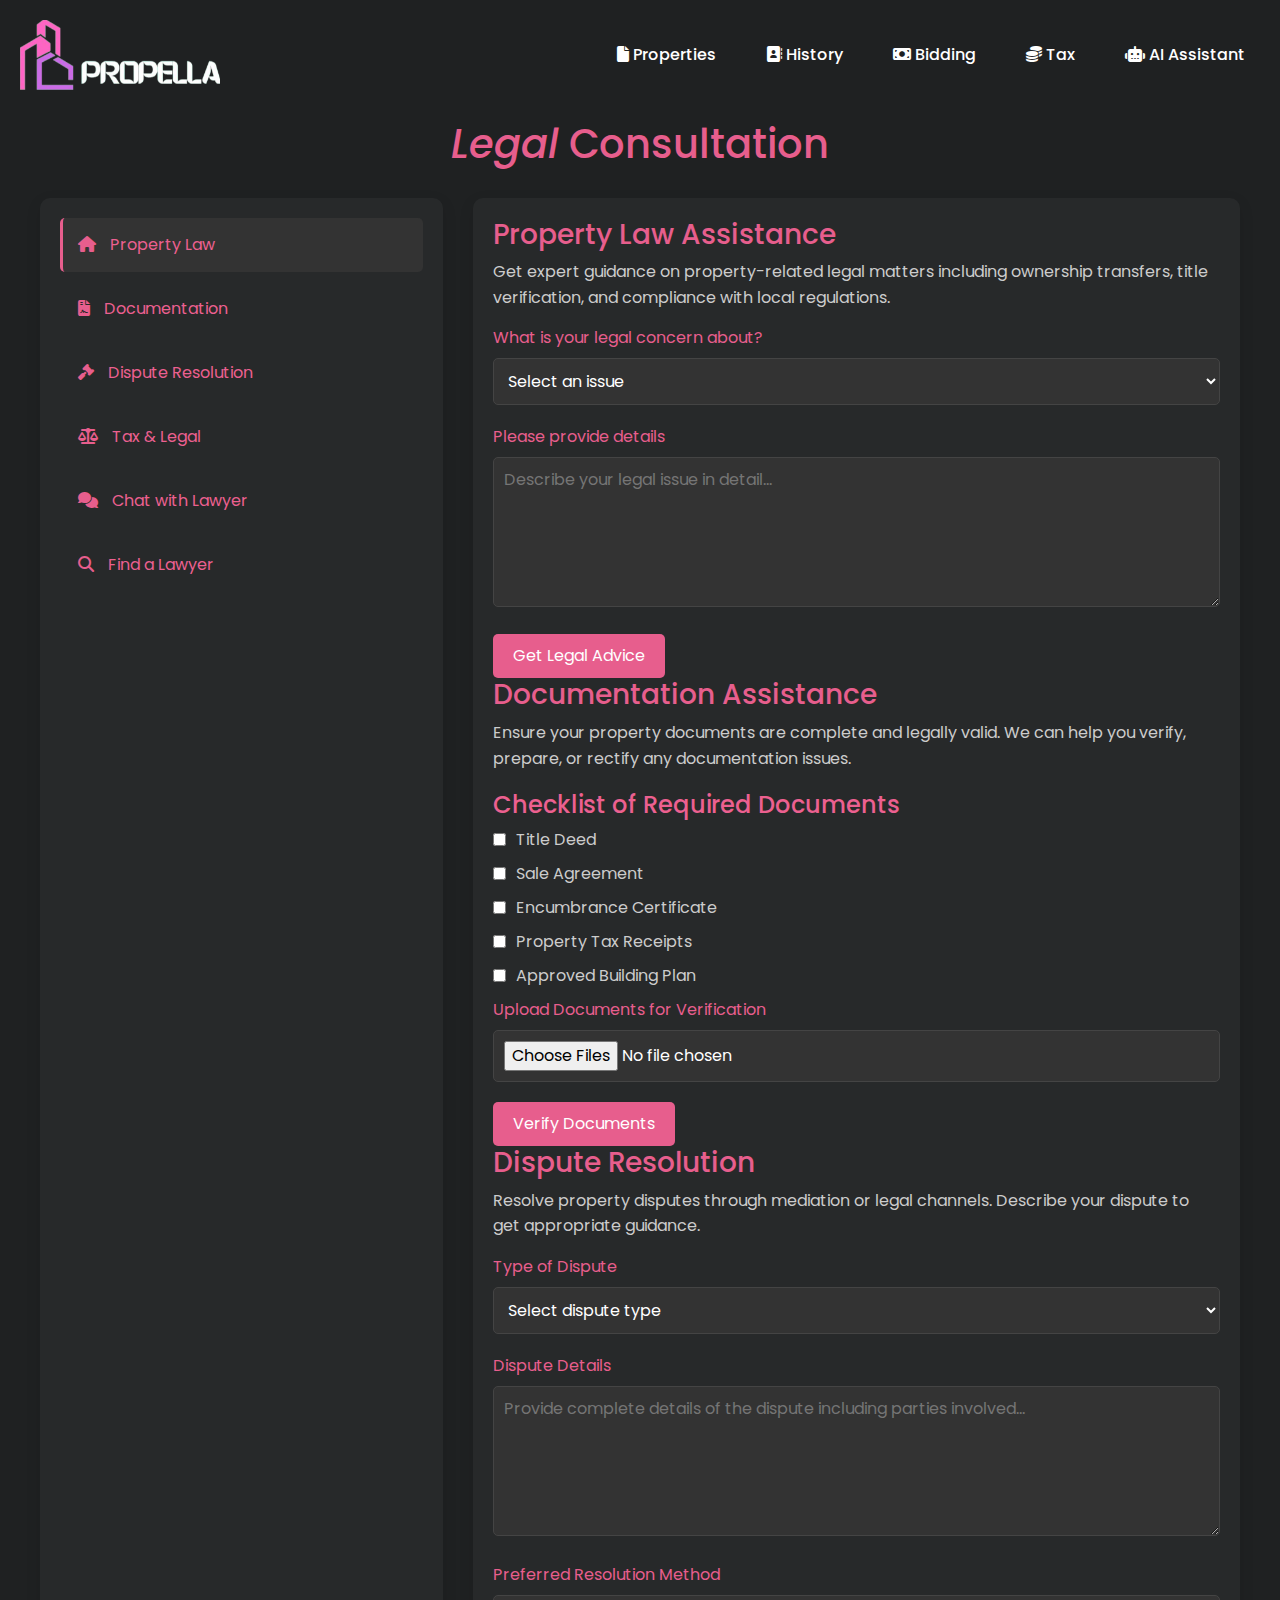
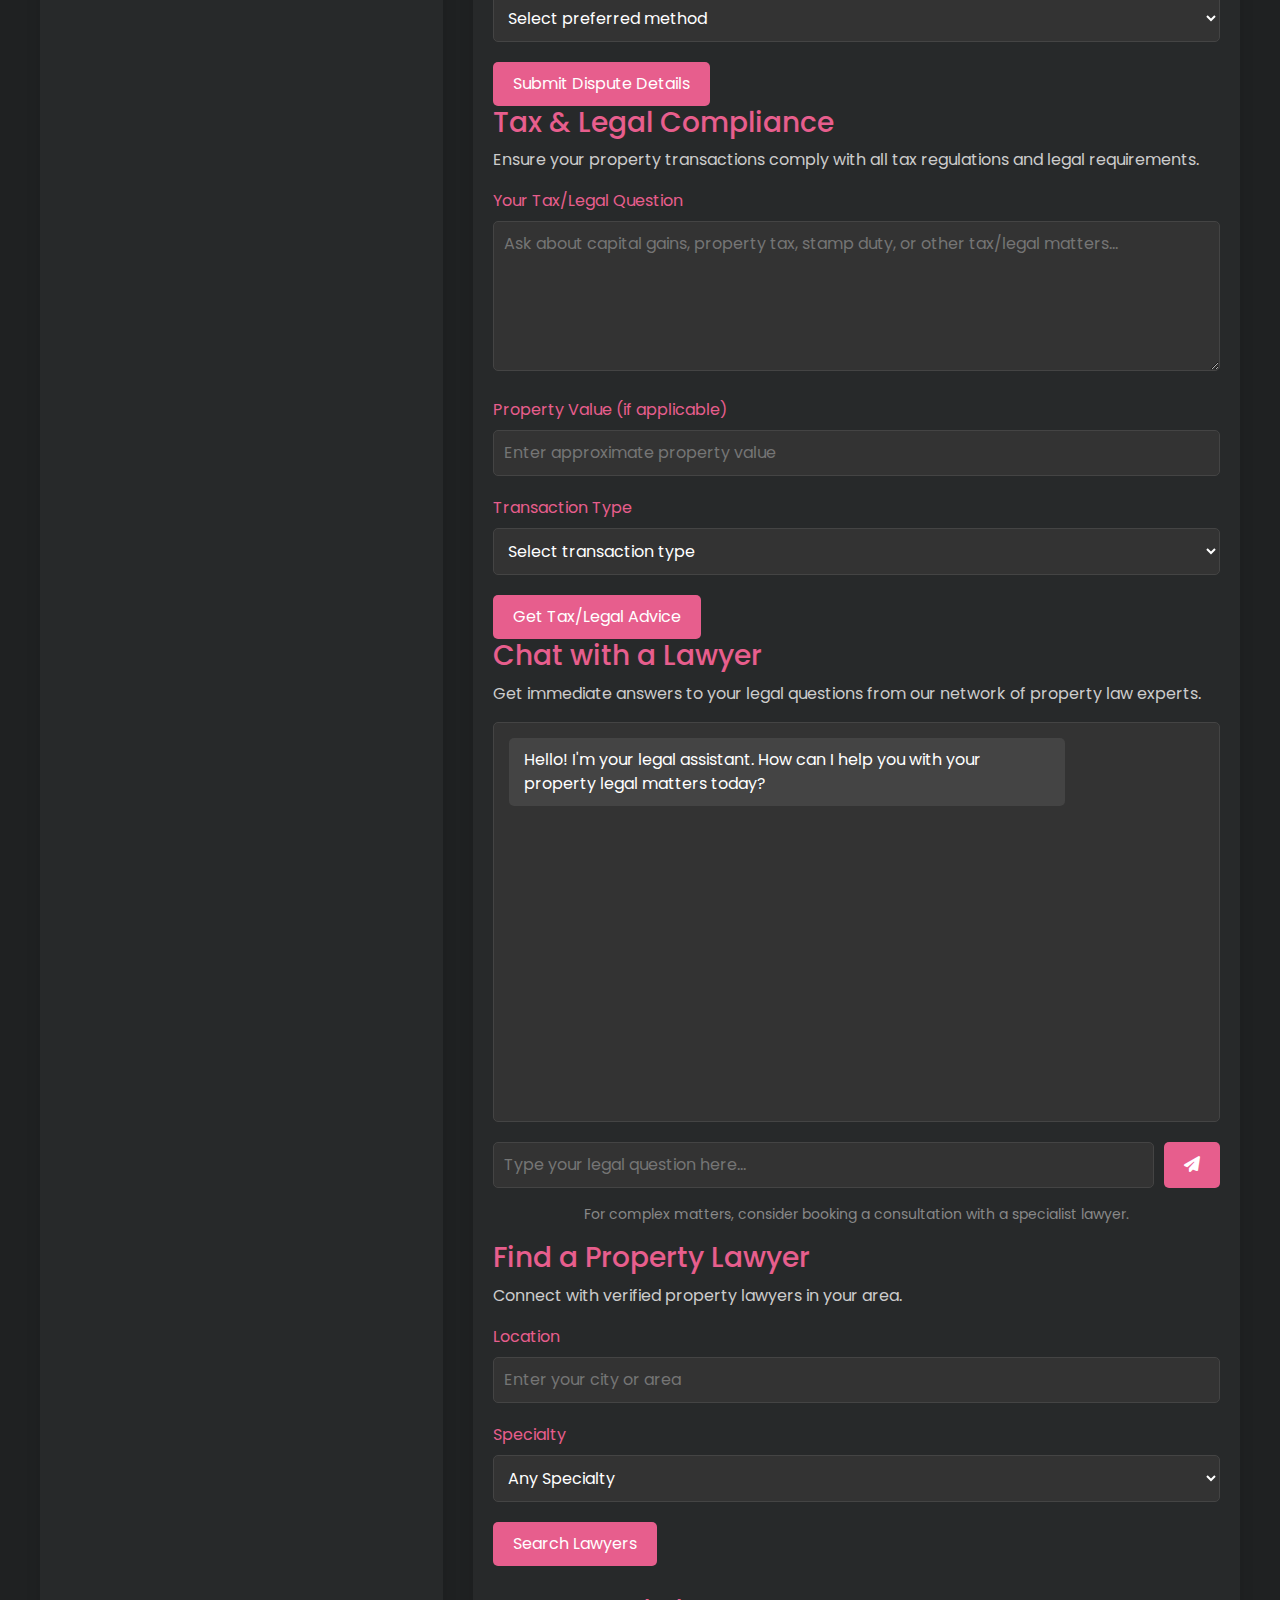
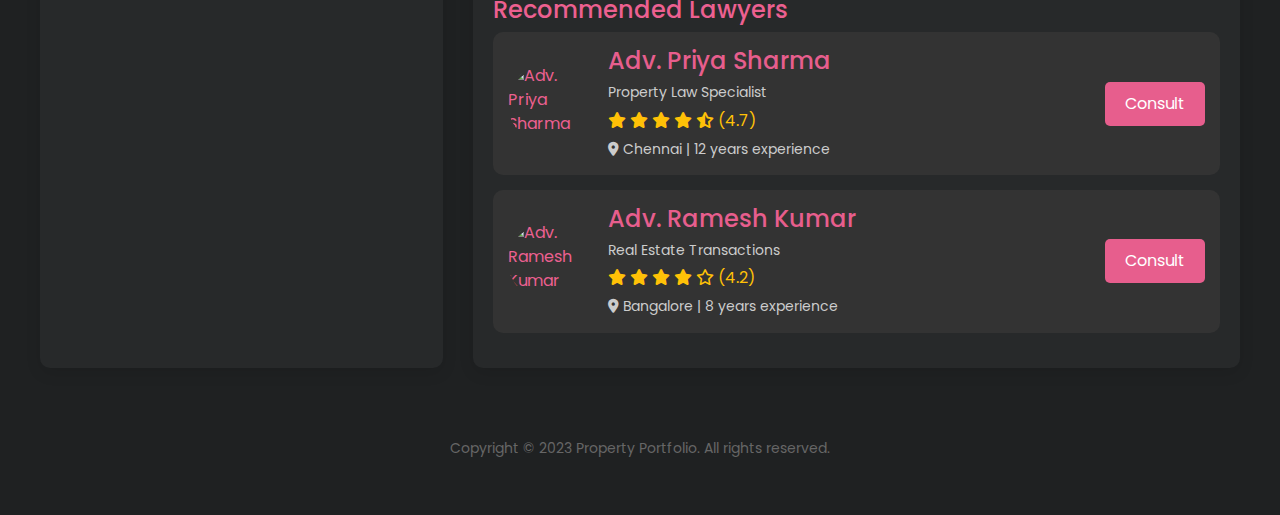
==== legal.html @ afb1738f "Add files via upload" ====
<!DOCTYPE html>
<html lang="en">

<head>
    <meta charset="utf-8">
    <meta name="viewport" content="width=device-width, initial-scale=1, shrink-to-fit=no">

    <link href="https://fonts.googleapis.com/css2?family=Poppins:wght@100;200;300;400;500;600;700;800;900&display=swap" rel="stylesheet">
    <link rel="stylesheet" href="https://cdnjs.cloudflare.com/ajax/libs/font-awesome/6.4.0/css/all.min.css">

    <title>Legal Consultation | Property Portfolio</title>

    <!-- Bootstrap core CSS -->
    <link href="vendor/bootstrap/css/bootstrap.min.css" rel="stylesheet">

    <style>
        body {
            font-family: 'Poppins', sans-serif;
            background-color: #1f2122;
            color: #ec6090;
            padding: 20px;
            margin: 0;
        }
        
        .header-container {
            display: flex;
            justify-content: space-between;
            align-items: center;
            margin-bottom: 30px;
        }
        
        .logo {
            text-align: left;
        }
        
        .logo img {
            max-width: 200px;
        }
        
        .nav-bar {
            display: flex;
        }
        
        .nav-bar ul {
            display: flex;
            list-style: none;
            margin: 0;
            padding: 0;
        }
        
        .nav-bar ul li {
            margin-left: 20px;
        }
        
        .nav-bar ul li a {
            color: white;
            text-decoration: none;
            font-weight: 500;
            padding: 8px 15px;
            border-radius: 5px;
            transition: all 0.3s ease;
        }
        
        .nav-bar ul li a:hover {
            background-color: #e75e8d;
            color: white;
        }
        
        .heading {
            text-align: center;
            margin-bottom: 30px;
            color: #e75e8d;
        }
        
        .legal-container {
            display: flex;
            gap: 30px;
            max-width: 1200px;
            margin: 0 auto;
        }
        
        .legal-options {
            flex: 1;
            background: #27292a;
            border-radius: 10px;
            padding: 20px;
            box-shadow: 0 5px 15px rgba(0,0,0,0.1);
        }
        
        .legal-content {
            flex: 2;
            background: #27292a;
            border-radius: 10px;
            padding: 20px;
            box-shadow: 0 5px 15px rgba(0,0,0,0.1);
        }
        
        .option-item {
            padding: 15px;
            margin-bottom: 10px;
            border-radius: 5px;
            cursor: pointer;
            transition: all 0.3s ease;
            border-left: 3px solid transparent;
        }
        
        .option-item:hover {
            background-color: #333;
            border-left: 3px solid #e75e8d;
        }
        
        .option-item.active {
            background-color: #333;
            border-left: 3px solid #e75e8d;
        }
        
        .option-item i {
            margin-right: 10px;
            color: #e75e8d;
        }
        
        .legal-content h3 {
            color: #e75e8d;
            margin-top: 0;
        }
        
        .legal-content p {
            color: #ccc;
            line-height: 1.6;
        }
        
        .form-group {
            margin-bottom: 20px;
        }
        
        .form-group label {
            display: block;
            margin-bottom: 8px;
            color: #e75e8d;
        }
        
        .form-group input, 
        .form-group textarea, 
        .form-group select {
            width: 100%;
            padding: 10px;
            border-radius: 5px;
            border: 1px solid #444;
            background-color: #333;
            color: white;
        }
        
        .form-group textarea {
            height: 150px;
        }
        
        .btn {
            background-color: #e75e8d;
            color: white;
            border: none;
            padding: 10px 20px;
            border-radius: 5px;
            cursor: pointer;
            transition: all 0.3s ease;
        }
        
        .btn:hover {
            background-color: #d04d7c;
        }
        
        .document-checklist {
            margin-top: 20px;
        }
        
        .checklist-item {
            display: flex;
            align-items: center;
            margin-bottom: 10px;
        }
        
        .checklist-item input {
            margin-right: 10px;
        }
        
        .checklist-item label {
            color: #ccc;
        }
        
        .chat-container {
            height: 400px;
            border: 1px solid #444;
            border-radius: 5px;
            padding: 15px;
            overflow-y: auto;
            margin-bottom: 20px;
            background-color: #333;
        }
        
        .chat-message {
            margin-bottom: 15px;
            padding: 10px 15px;
            border-radius: 5px;
            max-width: 80%;
        }
        
        .user-message {
            background-color: #e75e8d;
            color: white;
            margin-left: auto;
        }
        
        .bot-message {
            background-color: #444;
            color: white;
            margin-right: auto;
        }
        
        .chat-input {
            display: flex;
            gap: 10px;
        }
        
        .chat-input input {
            flex: 1;
            padding: 10px;
            border-radius: 5px;
            border: 1px solid #444;
            background-color: #333;
            color: white;
        }
        
        .chat-input button {
            background-color: #e75e8d;
            color: white;
            border: none;
            padding: 0 20px;
            border-radius: 5px;
            cursor: pointer;
        }
        
        .lawyer-card {
            display: flex;
            background-color: #333;
            border-radius: 10px;
            padding: 15px;
            margin-bottom: 15px;
            align-items: center;
        }
        
        .lawyer-photo {
            width: 80px;
            height: 80px;
            border-radius: 50%;
            overflow: hidden;
            margin-right: 20px;
        }
        
        .lawyer-photo img {
            width: 100%;
            height: 100%;
            object-fit: cover;
        }
        
        .lawyer-info {
            flex: 1;
        }
        
        .lawyer-info h4 {
            margin: 0 0 5px 0;
            color: #e75e8d;
        }
        
        .lawyer-info p {
            margin: 0;
            color: #ccc;
            font-size: 14px;
        }
        
        .lawyer-rating {
            color: #ffc107;
            margin: 5px 0;
        }
        
        footer {
            text-align: center;
            margin-top: 50px;
            padding: 20px 0;
            color: #666;
            font-size: 14px;
        }
        
        @media (max-width: 768px) {
            .legal-container {
                flex-direction: column;
            }
        }
    </style>
</head>

<body>

  <div class="header-container">
    <div class="logo">
      <a href="index.html">
        <img src="assets/images/logo.png" alt="Property Portfolio">
      </a>
    </div>
    
    <nav class="nav-bar">
      <ul>
        <li><a href="Myproperties.html"><i class="fa-solid fa-file"></i> Properties</a></li>
        <li><a href="Transferhistory.html"><i class="fa-solid fa-address-book"></i> History</a></li>
        <li><a href="Bidding.html"><i class="fa-solid fa-money-bill"></i> Bidding</a></li>
        <li><a href="Tax.html"><i class="fa-solid fa-coins"></i> Tax</a></li>
        <li><a href="#" id="ai-assistant-btn"><i class="fa-solid fa-robot"></i> AI Assistant</a></li>
      </ul>
    </nav>
  </div>

  <h1 class="heading"><em>Legal</em> Consultation</h1>

  <div class="legal-container">
    <div class="legal-options">
      <div class="option-item active" data-tab="property-law">
        <i class="fa-solid fa-house"></i> Property Law
      </div>
      <div class="option-item" data-tab="documentation">
        <i class="fa-solid fa-file-contract"></i> Documentation
      </div>
      <div class="option-item" data-tab="dispute">
        <i class="fa-solid fa-gavel"></i> Dispute Resolution
      </div>
      <div class="option-item" data-tab="tax-legal">
        <i class="fa-solid fa-scale-balanced"></i> Tax & Legal
      </div>
      <div class="option-item" data-tab="chat-lawyer">
        <i class="fa-solid fa-comments"></i> Chat with Lawyer
      </div>
      <div class="option-item" data-tab="find-lawyer">
        <i class="fa-solid fa-magnifying-glass"></i> Find a Lawyer
      </div>
    </div>
    
    <div class="legal-content">
      <!-- Property Law Content -->
      <div id="property-law" class="tab-content active">
        <h3>Property Law Assistance</h3>
        <p>Get expert guidance on property-related legal matters including ownership transfers, title verification, and compliance with local regulations.</p>
        
        <div class="form-group">
          <label for="property-issue">What is your legal concern about?</label>
          <select id="property-issue">
            <option value="">Select an issue</option>
            <option value="title">Title Verification</option>
            <option value="transfer">Property Transfer</option>
            <option value="inheritance">Inheritance Issues</option>
            <option value="dispute">Boundary Dispute</option>
            <option value="other">Other</option>
          </select>
        </div>
        
        <div class="form-group">
          <label for="property-details">Please provide details</label>
          <textarea id="property-details" placeholder="Describe your legal issue in detail..."></textarea>
        </div>
        
        <button class="btn" id="submit-property-query">Get Legal Advice</button>
      </div>
      
      <!-- Documentation Content -->
      <div id="documentation" class="tab-content">
        <h3>Documentation Assistance</h3>
        <p>Ensure your property documents are complete and legally valid. We can help you verify, prepare, or rectify any documentation issues.</p>
        
        <div class="document-checklist">
          <h4>Checklist of Required Documents</h4>
          <div class="checklist-item">
            <input type="checkbox" id="doc1">
            <label for="doc1">Title Deed</label>
          </div>
          <div class="checklist-item">
            <input type="checkbox" id="doc2">
            <label for="doc2">Sale Agreement</label>
          </div>
          <div class="checklist-item">
            <input type="checkbox" id="doc3">
            <label for="doc3">Encumbrance Certificate</label>
          </div>
          <div class="checklist-item">
            <input type="checkbox" id="doc4">
            <label for="doc4">Property Tax Receipts</label>
          </div>
          <div class="checklist-item">
            <input type="checkbox" id="doc5">
            <label for="doc5">Approved Building Plan</label>
          </div>
        </div>
        
        <div class="form-group">
          <label>Upload Documents for Verification</label>
          <input type="file" multiple>
        </div>
        
        <button class="btn">Verify Documents</button>
      </div>
      
      <!-- Dispute Resolution Content -->
      <div id="dispute" class="tab-content">
        <h3>Dispute Resolution</h3>
        <p>Resolve property disputes through mediation or legal channels. Describe your dispute to get appropriate guidance.</p>
        
        <div class="form-group">
          <label for="dispute-type">Type of Dispute</label>
          <select id="dispute-type">
            <option value="">Select dispute type</option>
            <option value="boundary">Boundary Dispute</option>
            <option value="ownership">Ownership Dispute</option>
            <option value="tenant">Tenant-Landlord Dispute</option>
            <option value="construction">Construction Dispute</option>
            <option value="other">Other</option>
          </select>
        </div>
        
        <div class="form-group">
          <label for="dispute-details">Dispute Details</label>
          <textarea id="dispute-details" placeholder="Provide complete details of the dispute including parties involved..."></textarea>
        </div>
        
        <div class="form-group">
          <label for="dispute-resolution">Preferred Resolution Method</label>
          <select id="dispute-resolution">
            <option value="">Select preferred method</option>
            <option value="mediation">Mediation</option>
            <option value="arbitration">Arbitration</option>
            <option value="legal">Legal Action</option>
            <option value="advice">Just Need Advice</option>
          </select>
        </div>
        
        <button class="btn">Submit Dispute Details</button>
      </div>
      
      <!-- Tax & Legal Content -->
      <div id="tax-legal" class="tab-content">
        <h3>Tax & Legal Compliance</h3>
        <p>Ensure your property transactions comply with all tax regulations and legal requirements.</p>
        
        <div class="form-group">
          <label for="tax-query">Your Tax/Legal Question</label>
          <textarea id="tax-query" placeholder="Ask about capital gains, property tax, stamp duty, or other tax/legal matters..."></textarea>
        </div>
        
        <div class="form-group">
          <label for="property-value">Property Value (if applicable)</label>
          <input type="text" id="property-value" placeholder="Enter approximate property value">
        </div>
        
        <div class="form-group">
          <label for="transaction-type">Transaction Type</label>
          <select id="transaction-type">
            <option value="">Select transaction type</option>
            <option value="purchase">Purchase</option>
            <option value="sale">Sale</option>
            <option value="inheritance">Inheritance</option>
            <option value="gift">Gift</option>
            <option value="lease">Lease</option>
          </select>
        </div>
        
        <button class="btn">Get Tax/Legal Advice</button>
      </div>
      
      <!-- Chat with Lawyer Content -->
      <div id="chat-lawyer" class="tab-content">
        <h3>Chat with a Lawyer</h3>
        <p>Get immediate answers to your legal questions from our network of property law experts.</p>
        
        <div class="chat-container" id="chat-messages">
          <div class="chat-message bot-message">
            Hello! I'm your legal assistant. How can I help you with your property legal matters today?
          </div>
        </div>
        
        <div class="chat-input">
          <input type="text" id="user-message" placeholder="Type your legal question here...">
          <button id="send-message"><i class="fa-solid fa-paper-plane"></i></button>
        </div>
        
        <p style="text-align: center; margin-top: 15px; color: #888; font-size: 14px;">
          For complex matters, consider booking a consultation with a specialist lawyer.
        </p>
      </div>
      
      <!-- Find a Lawyer Content -->
      <div id="find-lawyer" class="tab-content">
        <h3>Find a Property Lawyer</h3>
        <p>Connect with verified property lawyers in your area.</p>
        
        <div class="form-group">
          <label for="lawyer-location">Location</label>
          <input type="text" id="lawyer-location" placeholder="Enter your city or area">
        </div>
        
        <div class="form-group">
          <label for="lawyer-specialty">Specialty</label>
          <select id="lawyer-specialty">
            <option value="">Any Specialty</option>
            <option value="residential">Residential Property</option>
            <option value="commercial">Commercial Property</option>
            <option value="land">Land Disputes</option>
            <option value="rental">Rental Agreements</option>
            <option value="international">International Property</option>
          </select>
        </div>
        
        <button class="btn">Search Lawyers</button>
        
        <div class="search-results" style="margin-top: 30px;">
          <h4>Recommended Lawyers</h4>
          
          <div class="lawyer-card">
            <div class="lawyer-photo">
              <img src="assets/images/lawyer1.jpg" alt="Adv. Priya Sharma">
            </div>
            <div class="lawyer-info">
              <h4>Adv. Priya Sharma</h4>
              <p>Property Law Specialist</p>
              <div class="lawyer-rating">
                <i class="fas fa-star"></i>
                <i class="fas fa-star"></i>
                <i class="fas fa-star"></i>
                <i class="fas fa-star"></i>
                <i class="fas fa-star-half-alt"></i>
                (4.7)
              </div>
              <p><i class="fas fa-map-marker-alt"></i> Chennai | 12 years experience</p>
            </div>
            <button class="btn">Consult</button>
          </div>
          
          <div class="lawyer-card">
            <div class="lawyer-photo">
              <img src="assets/images/lawyer2.jpg" alt="Adv. Ramesh Kumar">
            </div>
            <div class="lawyer-info">
              <h4>Adv. Ramesh Kumar</h4>
              <p>Real Estate Transactions</p>
              <div class="lawyer-rating">
                <i class="fas fa-star"></i>
                <i class="fas fa-star"></i>
                <i class="fas fa-star"></i>
                <i class="fas fa-star"></i>
                <i class="far fa-star"></i>
                (4.2)
              </div>
              <p><i class="fas fa-map-marker-alt"></i> Bangalore | 8 years experience</p>
            </div>
            <button class="btn">Consult</button>
          </div>
        </div>
      </div>
    </div>
  </div>

  <footer>
    <p>Copyright © 2023 Property Portfolio. All rights reserved.</p>
  </footer>

  <script>
    // Tab switching functionality
    document.querySelectorAll('.option-item').forEach(item => {
      item.addEventListener('click', function() {
        // Remove active class from all options
        document.querySelectorAll('.option-item').forEach(opt => {
          opt.classList.remove('active');
        });
        
        // Add active class to clicked option
        this.classList.add('active');
        
        // Hide all tab contents
        document.querySelectorAll('.tab-content').forEach(content => {
          content.classList.remove('active');
        });
        
        // Show selected tab content
        const tabId = this.getAttribute('data-tab');
        document.getElementById(tabId).classList.add('active');
      });
    });
    
    // Chat functionality
    document.getElementById('send-message').addEventListener('click', function() {
      const userMessage = document.getElementById('user-message').value.trim();
      if (userMessage) {
        // Add user message to chat
        const userMsgElement = document.createElement('div');
        userMsgElement.className = 'chat-message user-message';
        userMsgElement.textContent = userMessage;
        document.getElementById('chat-messages').appendChild(userMsgElement);
        
        // Clear input
        document.getElementById('user-message').value = '';
        
        // Simulate bot response (in real app, this would be an API call)
        setTimeout(() => {
          const botResponses = [
            "I understand your concern about property documentation. For title verification, you'll need to check the encumbrance certificate and property tax receipts.",
            "Based on your description, you may need to consult a lawyer about this boundary dispute. Would you like me to connect you with a property law specialist?",
            "For inheritance matters, the legal process depends on whether there's a will. Without a will, the property would be distributed according to succession laws.",
            "I recommend reviewing the sale agreement carefully before proceeding. Many disputes arise from unclear terms in the agreement.",
            "Thank you for your question. I'm checking our legal resources to provide you with the most accurate information."
          ];
          
          const randomResponse = botResponses[Math.floor(Math.random() * botResponses.length)];
          
          const botMsgElement = document.createElement('div');
          botMsgElement.className = 'chat-message bot-message';
          botMsgElement.textContent = randomResponse;
          document.getElementById('chat-messages').appendChild(botMsgElement);
          
          // Scroll to bottom of chat
          document.getElementById('chat-messages').scrollTop = document.getElementById('chat-messages').scrollHeight;
        }, 1000);
      }
    });
    
    // Allow pressing Enter to send message
    document.getElementById('user-message').addEventListener('keypress', function(e) {
      if (e.key === 'Enter') {
        document.getElementById('send-message').click();
      }
    });
    
    // AI Assistant button functionality
    document.getElementById('ai-assistant-btn').addEventListener('click', function(e) {
        e.preventDefault();
        if (!window.Chatling) {
            const script = document.createElement('script');
            script.src = 'https://chatling.ai/js/embed.js';
            script.async = true;
            script.id = 'chatling-embed-script';
            script.setAttribute('data-id', '7291819981');
            document.body.appendChild(script);
            window.chtlConfig = { chatbotId: "7291819981" };
        }
        else if (window.Chatling.open) {
            window.Chatling.open();
        }
    });
  </script>

</body>
</html>
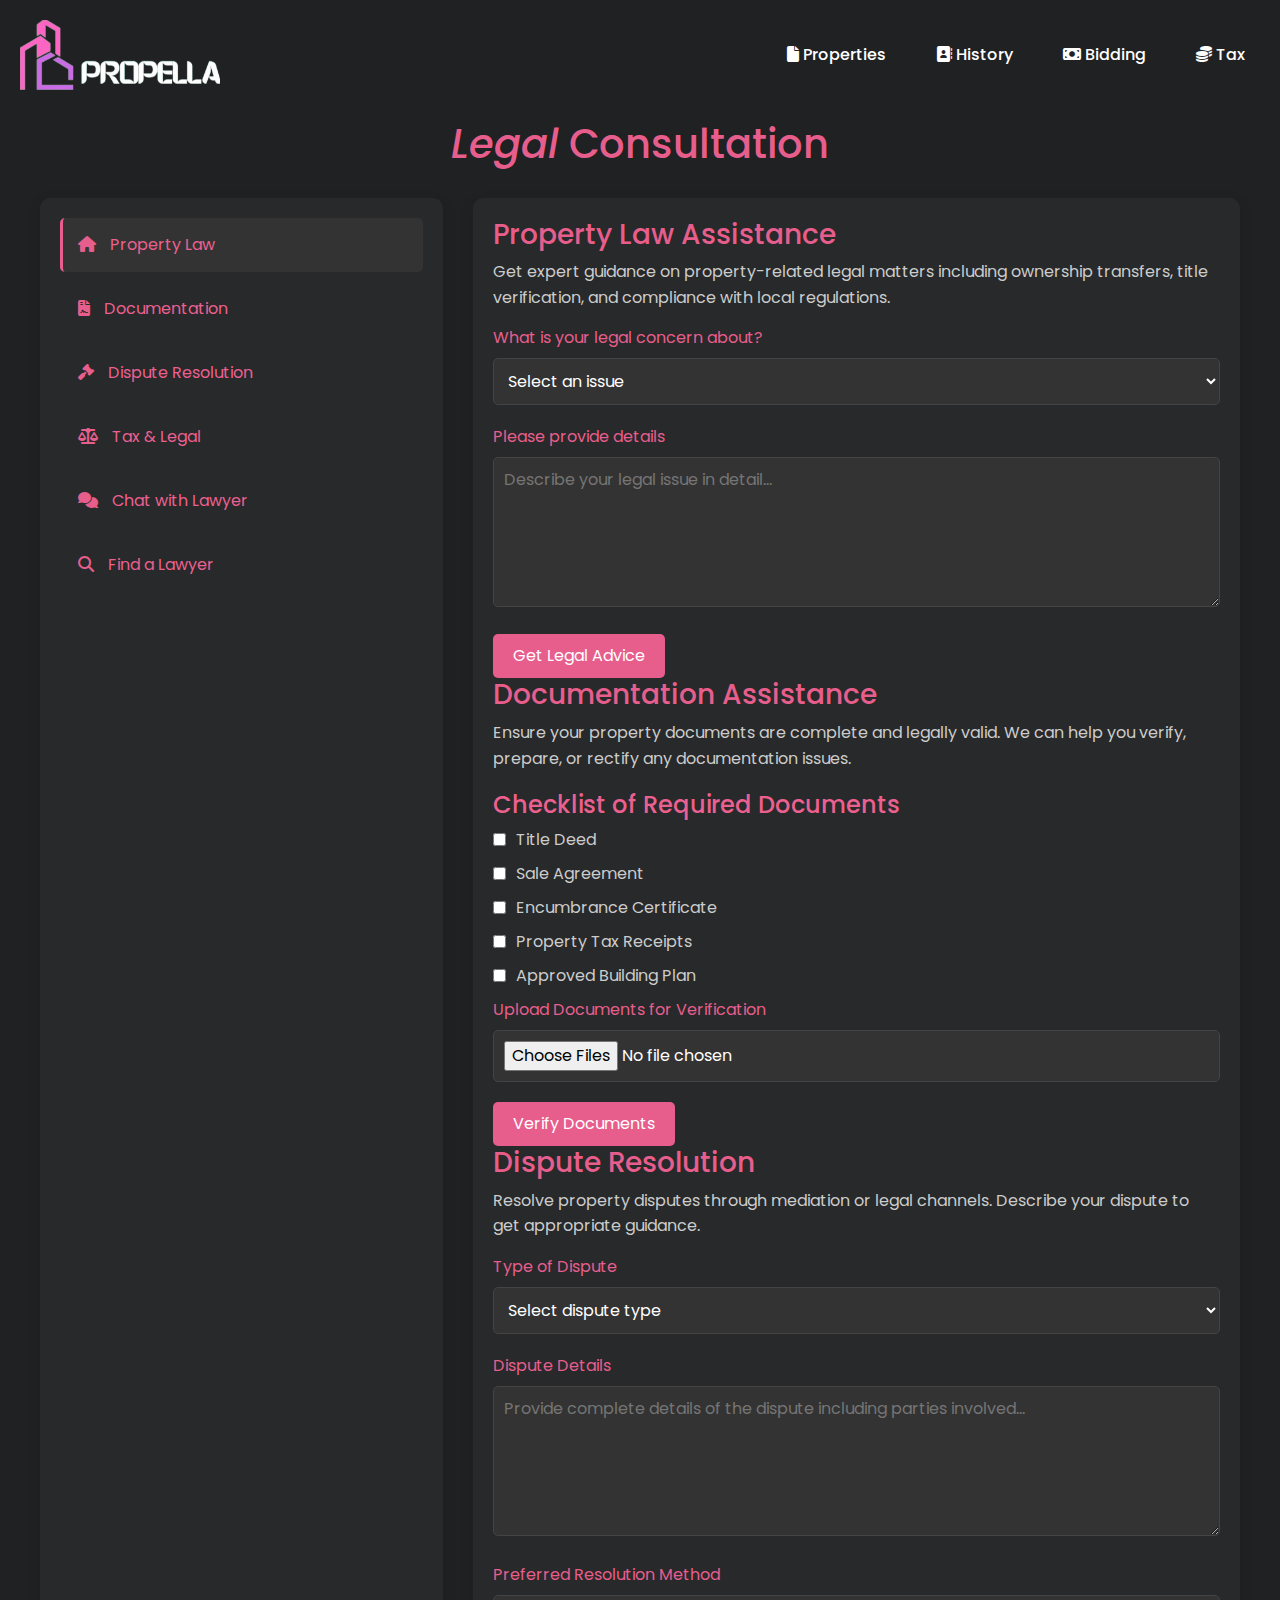
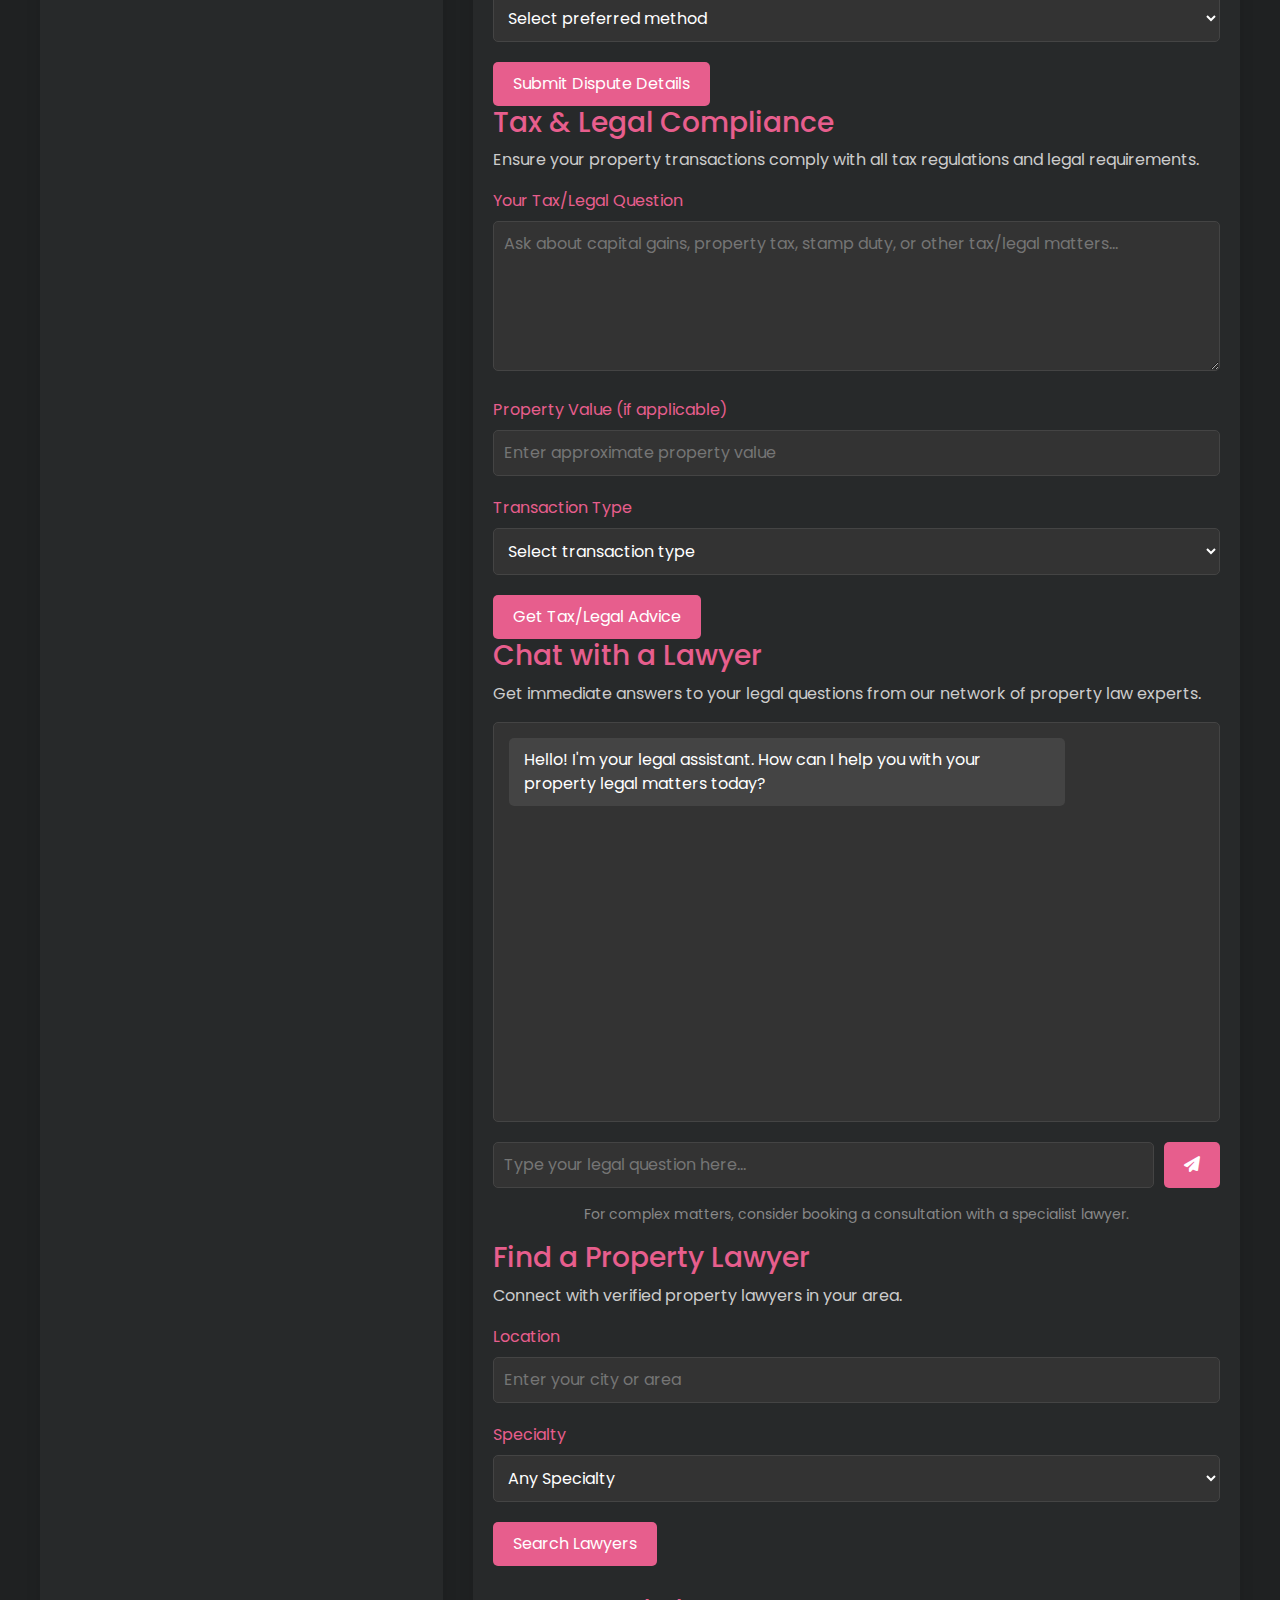
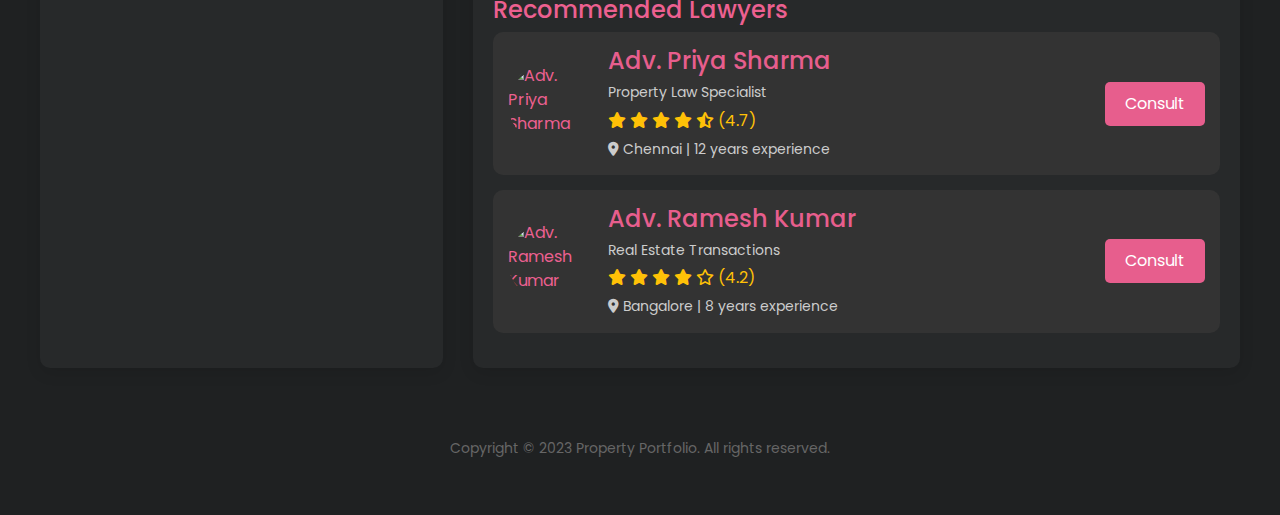
==== commit 1ad809ca: "Add files via upload" ====
--- a/legal.html
+++ b/legal.html
@@ -312,7 +312,6 @@
         <li><a href="Transferhistory.html"><i class="fa-solid fa-address-book"></i> History</a></li>
         <li><a href="Bidding.html"><i class="fa-solid fa-money-bill"></i> Bidding</a></li>
         <li><a href="Tax.html"><i class="fa-solid fa-coins"></i> Tax</a></li>
-        <li><a href="#" id="ai-assistant-btn"><i class="fa-solid fa-robot"></i> AI Assistant</a></li>
       </ul>
     </nav>
   </div>
